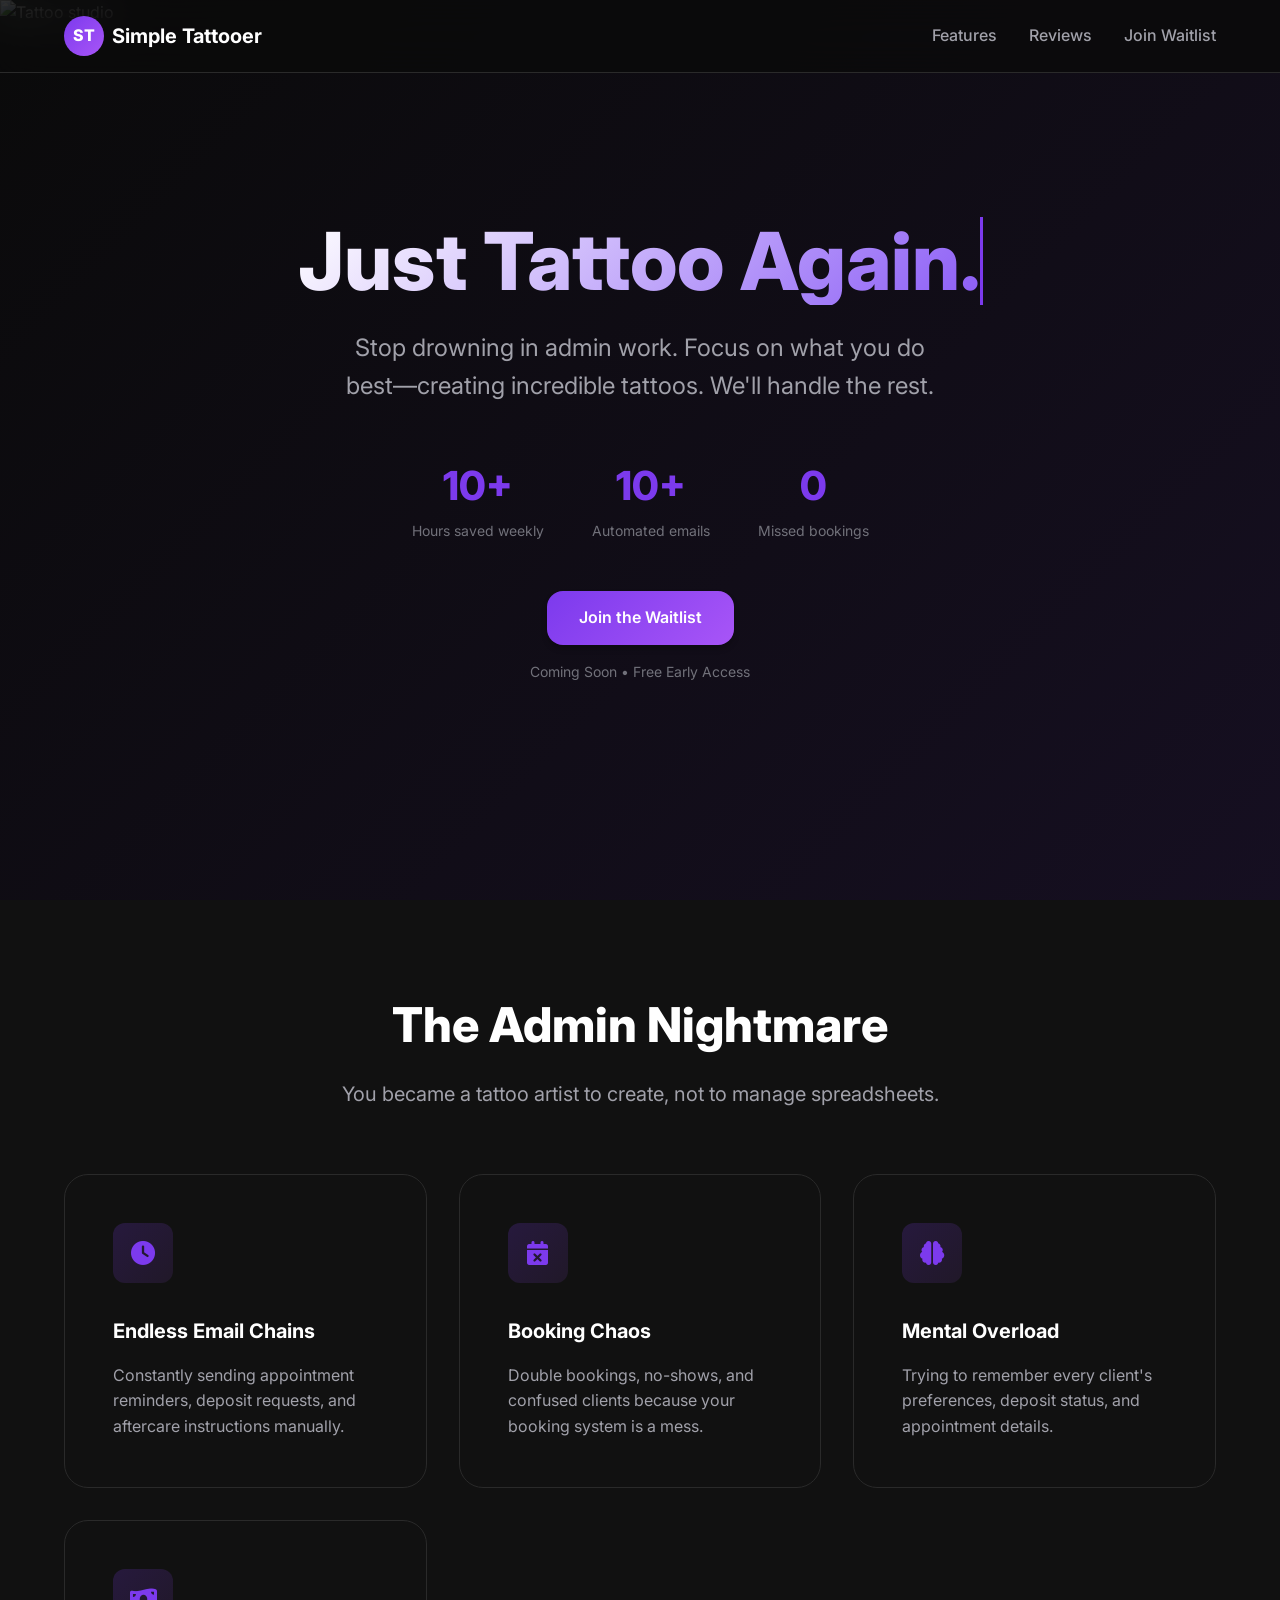
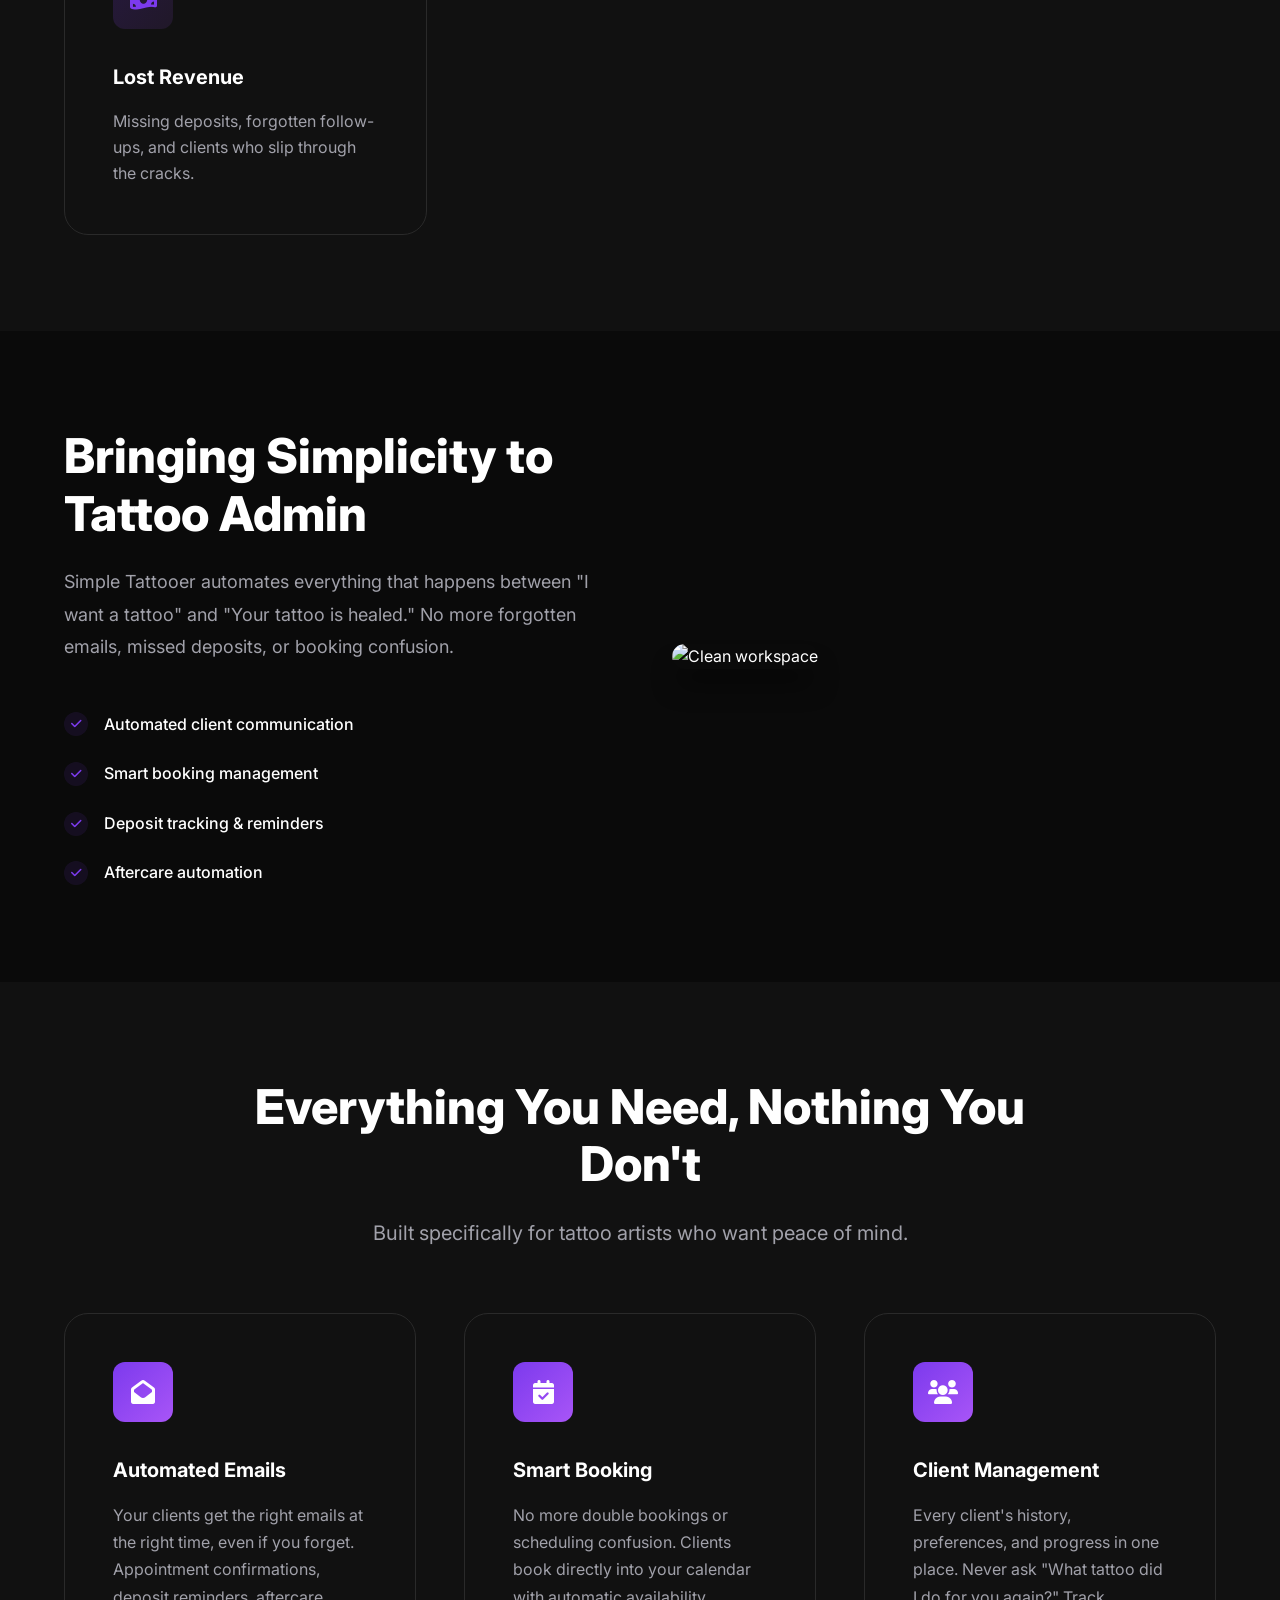
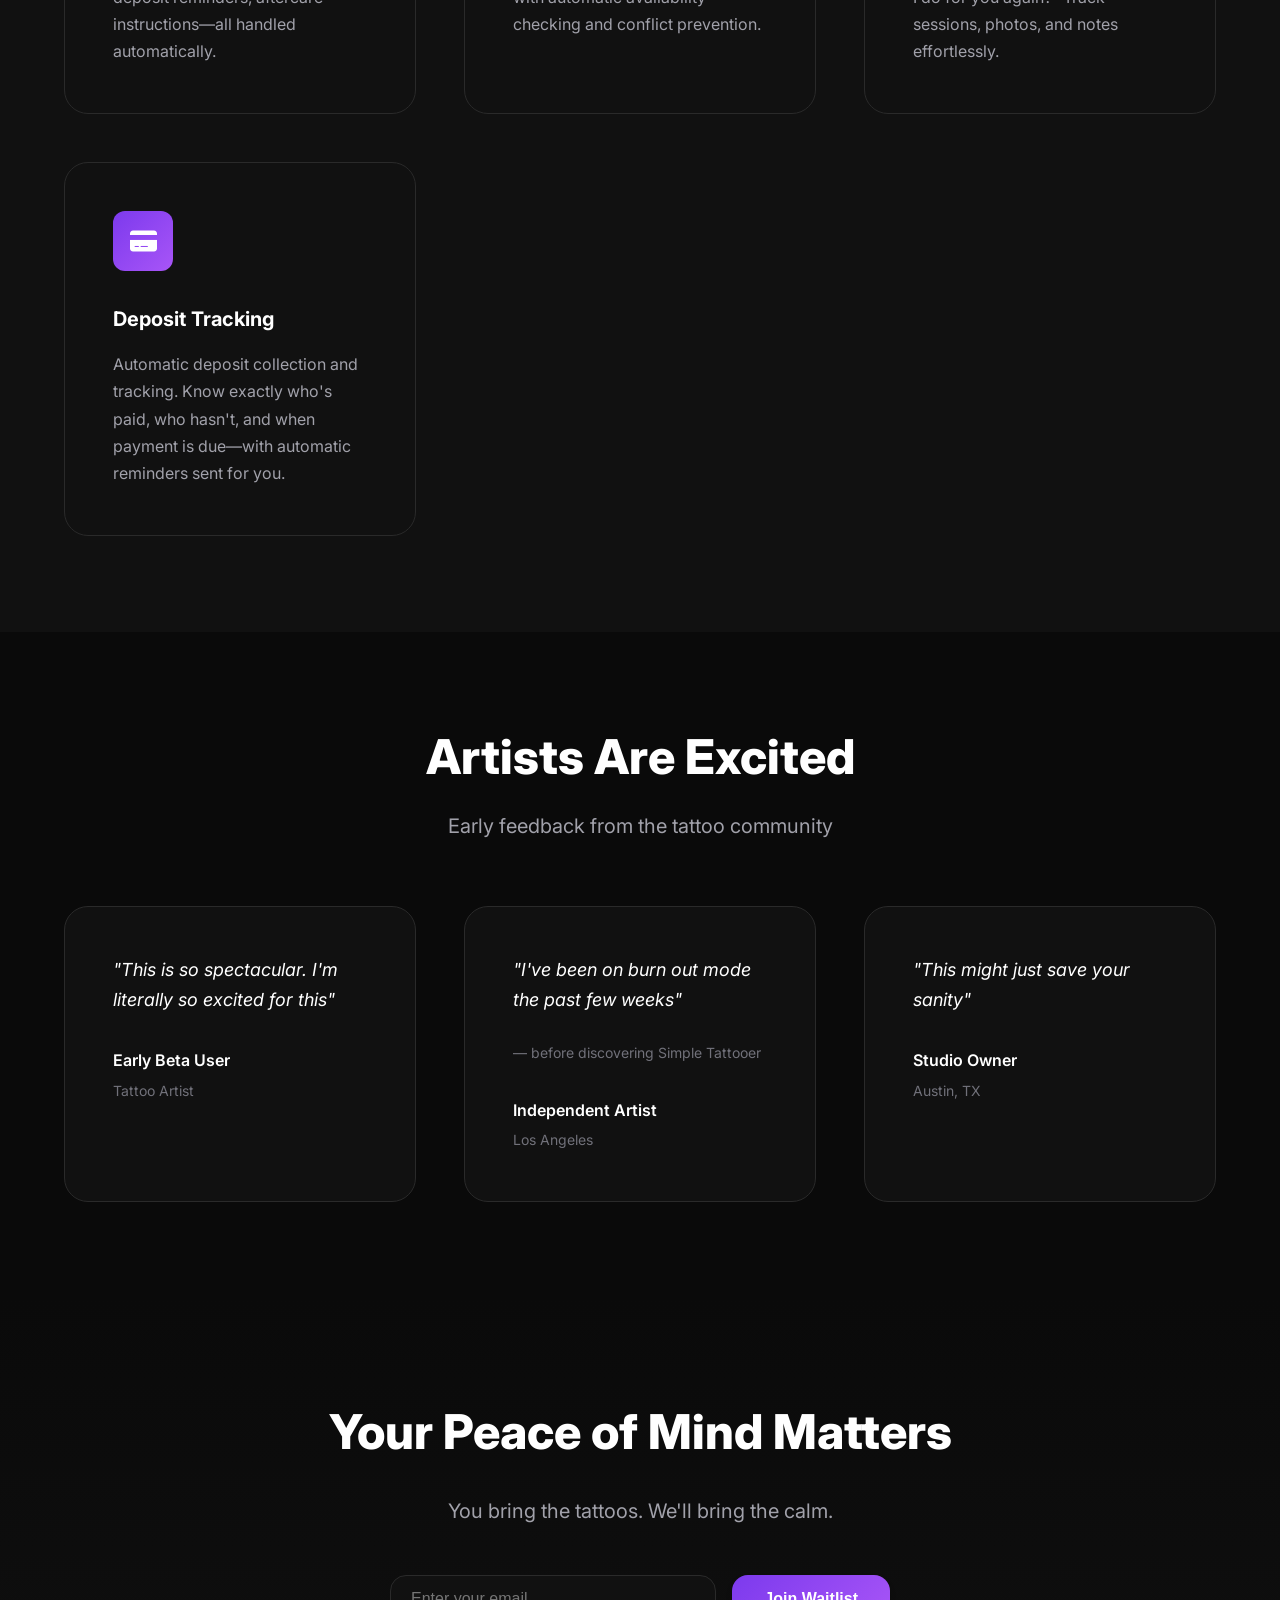
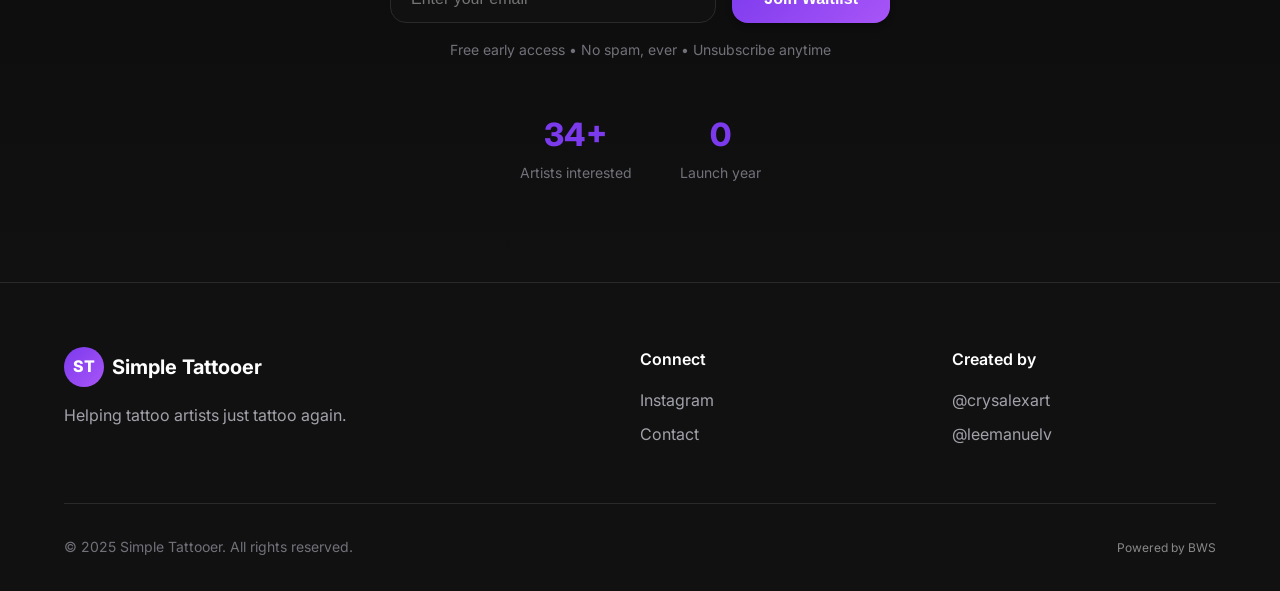
==== index.html @ a77f436e "Simple Tattooer - BWS demo landing page" ====
<!DOCTYPE html>
<html lang="en">
<head>
    <meta charset="UTF-8">
    <meta name="viewport" content="width=device-width, initial-scale=1.0">
    <title>Simple Tattooer - Just Tattoo Again</title>
    <meta name="description" content="Stress-free tattoo admin. Automated booking, emails, and client management for tattoo artists.">
    <link rel="stylesheet" href="styles.css">
    <link href="https://fonts.googleapis.com/css2?family=Inter:wght@300;400;500;600;700;800&display=swap" rel="stylesheet">
    <link rel="stylesheet" href="https://cdnjs.cloudflare.com/ajax/libs/font-awesome/6.0.0/css/all.min.css">
</head>
<body>
    <!-- Navigation -->
    <nav class="nav">
        <div class="container">
            <div class="nav-content">
                <div class="logo">
                    <div class="logo-icon">ST</div>
                    <span class="logo-text">Simple Tattooer</span>
                </div>
                <div class="nav-menu" id="navMenu">
                    <a href="#features" class="nav-link">Features</a>
                    <a href="#testimonials" class="nav-link">Reviews</a>
                    <a href="#waitlist" class="nav-link">Join Waitlist</a>
                </div>
                <button class="nav-toggle" id="navToggle">
                    <span></span>
                    <span></span>
                    <span></span>
                </button>
            </div>
        </div>
    </nav>

    <!-- Hero Section -->
    <section class="hero">
        <div class="hero-background">
            <img src="https://images.unsplash.com/photo-1611003229186-80e40cd54966?w=1200&h=800&fit=crop&crop=center" alt="Tattoo studio" class="hero-bg-image">
            <div class="hero-overlay"></div>
        </div>
        <div class="container">
            <div class="hero-content">
                <h1 class="hero-title">Just Tattoo Again.</h1>
                <p class="hero-subtitle">Stop drowning in admin work. Focus on what you do best—creating incredible tattoos. We'll handle the rest.</p>
                <div class="hero-stats">
                    <div class="stat">
                        <span class="stat-number">10+</span>
                        <span class="stat-label">Hours saved weekly</span>
                    </div>
                    <div class="stat">
                        <span class="stat-number">100%</span>
                        <span class="stat-label">Automated emails</span>
                    </div>
                    <div class="stat">
                        <span class="stat-number">0</span>
                        <span class="stat-label">Missed bookings</span>
                    </div>
                </div>
                <div class="hero-cta">
                    <a href="#waitlist" class="btn btn-primary">Join the Waitlist</a>
                    <span class="hero-note">Coming Soon • Free Early Access</span>
                </div>
            </div>
        </div>
    </section>

    <!-- Problem Section -->
    <section class="problem section">
        <div class="container">
            <div class="section-header">
                <h2 class="section-title">The Admin Nightmare</h2>
                <p class="section-subtitle">You became a tattoo artist to create, not to manage spreadsheets.</p>
            </div>
            <div class="problem-grid">
                <div class="problem-card">
                    <div class="problem-icon">
                        <i class="fas fa-clock"></i>
                    </div>
                    <h3>Endless Email Chains</h3>
                    <p>Constantly sending appointment reminders, deposit requests, and aftercare instructions manually.</p>
                </div>
                <div class="problem-card">
                    <div class="problem-icon">
                        <i class="fas fa-calendar-times"></i>
                    </div>
                    <h3>Booking Chaos</h3>
                    <p>Double bookings, no-shows, and confused clients because your booking system is a mess.</p>
                </div>
                <div class="problem-card">
                    <div class="problem-icon">
                        <i class="fas fa-brain"></i>
                    </div>
                    <h3>Mental Overload</h3>
                    <p>Trying to remember every client's preferences, deposit status, and appointment details.</p>
                </div>
                <div class="problem-card">
                    <div class="problem-icon">
                        <i class="fas fa-money-bill-wave"></i>
                    </div>
                    <h3>Lost Revenue</h3>
                    <p>Missing deposits, forgotten follow-ups, and clients who slip through the cracks.</p>
                </div>
            </div>
        </div>
    </section>

    <!-- Solution Section -->
    <section class="solution section">
        <div class="container">
            <div class="solution-content">
                <div class="solution-text">
                    <h2 class="section-title">Bringing Simplicity to Tattoo Admin</h2>
                    <p class="solution-description">Simple Tattooer automates everything that happens between "I want a tattoo" and "Your tattoo is healed." No more forgotten emails, missed deposits, or booking confusion.</p>
                    <div class="solution-points">
                        <div class="point">
                            <i class="fas fa-check"></i>
                            <span>Automated client communication</span>
                        </div>
                        <div class="point">
                            <i class="fas fa-check"></i>
                            <span>Smart booking management</span>
                        </div>
                        <div class="point">
                            <i class="fas fa-check"></i>
                            <span>Deposit tracking & reminders</span>
                        </div>
                        <div class="point">
                            <i class="fas fa-check"></i>
                            <span>Aftercare automation</span>
                        </div>
                    </div>
                </div>
                <div class="solution-visual">
                    <img src="https://images.unsplash.com/photo-1551836022-deb4988cc6c0?w=600&h=400&fit=crop&crop=center" alt="Clean workspace" class="solution-image">
                </div>
            </div>
        </div>
    </section>

    <!-- Features Section -->
    <section id="features" class="features section">
        <div class="container">
            <div class="section-header">
                <h2 class="section-title">Everything You Need, Nothing You Don't</h2>
                <p class="section-subtitle">Built specifically for tattoo artists who want peace of mind.</p>
            </div>
            <div class="features-grid">
                <div class="feature-card">
                    <div class="feature-icon">
                        <i class="fas fa-envelope-open"></i>
                    </div>
                    <h3>Automated Emails</h3>
                    <p>Your clients get the right emails at the right time, even if you forget. Appointment confirmations, deposit reminders, aftercare instructions—all handled automatically.</p>
                </div>
                <div class="feature-card">
                    <div class="feature-icon">
                        <i class="fas fa-calendar-check"></i>
                    </div>
                    <h3>Smart Booking</h3>
                    <p>No more double bookings or scheduling confusion. Clients book directly into your calendar with automatic availability checking and conflict prevention.</p>
                </div>
                <div class="feature-card">
                    <div class="feature-icon">
                        <i class="fas fa-users"></i>
                    </div>
                    <h3>Client Management</h3>
                    <p>Every client's history, preferences, and progress in one place. Never ask "What tattoo did I do for you again?" Track sessions, photos, and notes effortlessly.</p>
                </div>
                <div class="feature-card">
                    <div class="feature-icon">
                        <i class="fas fa-credit-card"></i>
                    </div>
                    <h3>Deposit Tracking</h3>
                    <p>Automatic deposit collection and tracking. Know exactly who's paid, who hasn't, and when payment is due—with automatic reminders sent for you.</p>
                </div>
            </div>
        </div>
    </section>

    <!-- Testimonials Section -->
    <section id="testimonials" class="testimonials section">
        <div class="container">
            <div class="section-header">
                <h2 class="section-title">Artists Are Excited</h2>
                <p class="section-subtitle">Early feedback from the tattoo community</p>
            </div>
            <div class="testimonials-grid">
                <div class="testimonial-card">
                    <div class="testimonial-content">
                        <p>"This is so spectacular. I'm literally so excited for this"</p>
                    </div>
                    <div class="testimonial-author">
                        <div class="author-info">
                            <h4>Early Beta User</h4>
                            <span>Tattoo Artist</span>
                        </div>
                    </div>
                </div>
                <div class="testimonial-card">
                    <div class="testimonial-content">
                        <p>"I've been on burn out mode the past few weeks"</p>
                        <span class="testimonial-context">— before discovering Simple Tattooer</span>
                    </div>
                    <div class="testimonial-author">
                        <div class="author-info">
                            <h4>Independent Artist</h4>
                            <span>Los Angeles</span>
                        </div>
                    </div>
                </div>
                <div class="testimonial-card">
                    <div class="testimonial-content">
                        <p>"This might just save your sanity"</p>
                    </div>
                    <div class="testimonial-author">
                        <div class="author-info">
                            <h4>Studio Owner</h4>
                            <span>Austin, TX</span>
                        </div>
                    </div>
                </div>
            </div>
        </div>
    </section>

    <!-- CTA Section -->
    <section id="waitlist" class="cta section">
        <div class="container">
            <div class="cta-content">
                <h2 class="cta-title">Your Peace of Mind Matters</h2>
                <p class="cta-subtitle">You bring the tattoos. We'll bring the calm.</p>
                <form class="waitlist-form" action="https://formsubmit.co/bayouwebstudio@gmail.com" method="POST">
                    <input type="hidden" name="_subject" value="Simple Tattooer Waitlist Signup">
                    <input type="hidden" name="_captcha" value="false">
                    <input type="hidden" name="_next" value="https://simpletattooer.com/thanks">
                    <div class="form-group">
                        <input type="email" name="email" placeholder="Enter your email" required class="form-input">
                        <button type="submit" class="btn btn-primary">Join Waitlist</button>
                    </div>
                    <p class="form-note">Free early access • No spam, ever • Unsubscribe anytime</p>
                </form>
                <div class="cta-stats">
                    <div class="cta-stat">
                        <span class="stat-number">135+</span>
                        <span class="stat-label">Artists interested</span>
                    </div>
                    <div class="cta-stat">
                        <span class="stat-number">2025</span>
                        <span class="stat-label">Launch year</span>
                    </div>
                </div>
            </div>
        </div>
    </section>

    <!-- Footer -->
    <footer class="footer">
        <div class="container">
            <div class="footer-content">
                <div class="footer-brand">
                    <div class="logo">
                        <div class="logo-icon">ST</div>
                        <span class="logo-text">Simple Tattooer</span>
                    </div>
                    <p>Helping tattoo artists just tattoo again.</p>
                </div>
                <div class="footer-links">
                    <h4>Connect</h4>
                    <a href="https://instagram.com/simpletattooer" target="_blank">Instagram</a>
                    <a href="mailto:hello@simpletattooer.com">Contact</a>
                </div>
                <div class="footer-creators">
                    <h4>Created by</h4>
                    <a href="https://instagram.com/crysalexart" target="_blank">@crysalexart</a>
                    <a href="https://instagram.com/leemanuelv" target="_blank">@leemanuelv</a>
                </div>
            </div>
            <div class="footer-bottom">
                <p>&copy; 2025 Simple Tattooer. All rights reserved.</p>
                <a href="https://bayouwebstudio.com" target="_blank" style="color: inherit; text-decoration: none; opacity: 0.5; font-size: 12px;">Powered by BWS</a>
            </div>
        </div>
    </footer>

    <script src="script.js"></script>
</body>
</html>
---- styles.css ----
/* Simple Tattooer Landing Page - Dark Theme SaaS Design */
:root {
  /* Brand colors - Purple/violet theme */
  --primary: #7c3aed;
  --primary-dark: #6d28d9;
  --primary-light: #8b5cf6;
  --accent: #a855f7;
  
  /* Dark theme colors */
  --bg: #0a0a0a;
  --bg-secondary: #111111;
  --bg-tertiary: #1a1a1a;
  --card-bg: #111111;
  --card-bg-hover: #1a1a1a;
  --border: #2a2a2a;
  
  /* Text colors */
  --text: #ffffff;
  --text-secondary: #a1a1aa;
  --text-muted: #71717a;
  --text-accent: var(--primary);
  
  /* Utility colors */
  --success: #10b981;
  --warning: #f59e0b;
  --error: #ef4444;
  
  /* Effects */
  --shadow: 0 4px 6px -1px rgba(0, 0, 0, 0.3);
  --shadow-lg: 0 10px 15px -3px rgba(0, 0, 0, 0.4);
  --shadow-xl: 0 20px 25px -5px rgba(0, 0, 0, 0.5);
  --gradient-primary: linear-gradient(135deg, var(--primary), var(--accent));
  --gradient-bg: linear-gradient(180deg, var(--bg) 0%, var(--bg-secondary) 100%);
  
  /* Typography */
  --font-family: 'Inter', -apple-system, BlinkMacSystemFont, 'Segoe UI', sans-serif;
  --line-height: 1.6;
  
  /* Spacing */
  --space-xs: 0.5rem;
  --space-sm: 1rem;
  --space-md: 1.5rem;
  --space-lg: 2rem;
  --space-xl: 3rem;
  --space-2xl: 4rem;
  --space-3xl: 6rem;
  
  /* Border radius */
  --radius-sm: 0.5rem;
  --radius-md: 0.75rem;
  --radius-lg: 1rem;
  --radius-xl: 1.5rem;
  
  /* Transitions */
  --transition: all 0.3s cubic-bezier(0.4, 0, 0.2, 1);
  --transition-fast: all 0.15s ease;
}

/* Reset and base styles */
* {
  margin: 0;
  padding: 0;
  box-sizing: border-box;
}

html {
  scroll-behavior: smooth;
  overflow-x: hidden;
}

body {
  font-family: var(--font-family);
  background: var(--bg);
  color: var(--text);
  line-height: var(--line-height);
  overflow-x: hidden;
  -webkit-font-smoothing: antialiased;
  -moz-osx-font-smoothing: grayscale;
}

.container {
  max-width: 1200px;
  margin: 0 auto;
  padding: 0 var(--space-md);
}

/* Navigation */
.nav {
  position: fixed;
  top: 0;
  left: 0;
  right: 0;
  z-index: 1000;
  background: rgba(10, 10, 10, 0.8);
  backdrop-filter: blur(20px);
  border-bottom: 1px solid var(--border);
  transition: var(--transition);
}

.nav-content {
  display: flex;
  align-items: center;
  justify-content: space-between;
  padding: var(--space-sm) 0;
}

.logo {
  display: flex;
  align-items: center;
  gap: var(--space-xs);
  font-weight: 700;
  font-size: 1.25rem;
}

.logo-icon {
  width: 40px;
  height: 40px;
  background: var(--gradient-primary);
  border-radius: 50%;
  display: flex;
  align-items: center;
  justify-content: center;
  color: white;
  font-weight: 800;
  font-size: 1rem;
}

.nav-menu {
  display: flex;
  align-items: center;
  gap: var(--space-lg);
}

.nav-link {
  color: var(--text-secondary);
  text-decoration: none;
  font-weight: 500;
  transition: var(--transition-fast);
}

.nav-link:hover {
  color: var(--text);
}

.nav-toggle {
  display: none;
  flex-direction: column;
  background: none;
  border: none;
  cursor: pointer;
  gap: 4px;
}

.nav-toggle span {
  width: 24px;
  height: 2px;
  background: var(--text);
  border-radius: 2px;
  transition: var(--transition-fast);
}

/* Hero Section */
.hero {
  position: relative;
  min-height: 100vh;
  display: flex;
  align-items: center;
  overflow: hidden;
}

.hero-background {
  position: absolute;
  inset: 0;
  z-index: -2;
}

.hero-bg-image {
  width: 100%;
  height: 100%;
  object-fit: cover;
}

.hero-overlay {
  position: absolute;
  inset: 0;
  background: linear-gradient(135deg, rgba(10, 10, 10, 0.9) 0%, rgba(124, 58, 237, 0.1) 100%);
  z-index: -1;
}

.hero-content {
  max-width: 800px;
  text-align: center;
  animation: fadeInUp 1s ease;
}

.hero-title {
  font-size: clamp(2.5rem, 8vw, 5rem);
  font-weight: 800;
  line-height: 1.1;
  margin-bottom: var(--space-md);
  background: linear-gradient(135deg, var(--text) 0%, var(--primary-light) 100%);
  -webkit-background-clip: text;
  -webkit-text-fill-color: transparent;
  background-clip: text;
}

.hero-subtitle {
  font-size: clamp(1.125rem, 3vw, 1.5rem);
  color: var(--text-secondary);
  margin-bottom: var(--space-xl);
  max-width: 600px;
  margin-left: auto;
  margin-right: auto;
}

.hero-stats {
  display: flex;
  justify-content: center;
  gap: var(--space-xl);
  margin-bottom: var(--space-xl);
  flex-wrap: wrap;
}

.stat {
  text-align: center;
}

.stat-number {
  display: block;
  font-size: 2.5rem;
  font-weight: 800;
  color: var(--primary);
}

.stat-label {
  font-size: 0.875rem;
  color: var(--text-muted);
}

.hero-cta {
  display: flex;
  flex-direction: column;
  align-items: center;
  gap: var(--space-sm);
}

.hero-note {
  font-size: 0.875rem;
  color: var(--text-muted);
}

/* Buttons */
.btn {
  display: inline-flex;
  align-items: center;
  justify-content: center;
  padding: 0.875rem 2rem;
  border-radius: var(--radius-lg);
  font-weight: 600;
  text-decoration: none;
  transition: var(--transition);
  cursor: pointer;
  border: none;
  font-size: 1rem;
}

.btn-primary {
  background: var(--gradient-primary);
  color: white;
  box-shadow: var(--shadow);
}

.btn-primary:hover {
  transform: translateY(-2px);
  box-shadow: var(--shadow-lg);
}

/* Section styles */
.section {
  padding: var(--space-3xl) 0;
  position: relative;
}

.section-header {
  text-align: center;
  margin-bottom: var(--space-2xl);
  max-width: 800px;
  margin-left: auto;
  margin-right: auto;
}

.section-title {
  font-size: clamp(2rem, 5vw, 3rem);
  font-weight: 800;
  margin-bottom: var(--space-md);
  line-height: 1.2;
}

.section-subtitle {
  font-size: clamp(1rem, 2.5vw, 1.25rem);
  color: var(--text-secondary);
  line-height: 1.6;
}

/* Problem Section */
.problem {
  background: var(--bg-secondary);
}

.problem-grid {
  display: grid;
  grid-template-columns: repeat(auto-fit, minmax(280px, 1fr));
  gap: var(--space-lg);
}

.problem-card {
  background: var(--card-bg);
  padding: var(--space-xl);
  border-radius: var(--radius-xl);
  border: 1px solid var(--border);
  transition: var(--transition);
}

.problem-card:hover {
  transform: translateY(-4px);
  box-shadow: var(--shadow-lg);
  background: var(--card-bg-hover);
}

.problem-icon {
  width: 60px;
  height: 60px;
  background: linear-gradient(135deg, rgba(124, 58, 237, 0.2), rgba(168, 85, 247, 0.1));
  border-radius: var(--radius-md);
  display: flex;
  align-items: center;
  justify-content: center;
  margin-bottom: var(--space-lg);
  color: var(--primary);
  font-size: 1.5rem;
}

.problem-card h3 {
  font-size: 1.25rem;
  font-weight: 700;
  margin-bottom: var(--space-sm);
  color: var(--text);
}

.problem-card p {
  color: var(--text-secondary);
  line-height: 1.6;
}

/* Solution Section */
.solution-content {
  display: grid;
  grid-template-columns: 1fr 1fr;
  gap: var(--space-2xl);
  align-items: center;
}

.solution-description {
  font-size: 1.125rem;
  color: var(--text-secondary);
  margin-bottom: var(--space-xl);
  line-height: 1.8;
}

.solution-points {
  display: flex;
  flex-direction: column;
  gap: var(--space-md);
}

.point {
  display: flex;
  align-items: center;
  gap: var(--space-sm);
  font-weight: 500;
}

.point i {
  color: var(--primary);
  background: rgba(124, 58, 237, 0.1);
  width: 24px;
  height: 24px;
  display: flex;
  align-items: center;
  justify-content: center;
  border-radius: 50%;
  font-size: 0.75rem;
}

.solution-visual {
  position: relative;
}

.solution-image {
  width: 100%;
  height: 400px;
  object-fit: cover;
  border-radius: var(--radius-xl);
  box-shadow: var(--shadow-xl);
}

/* Features Section */
.features {
  background: var(--bg-secondary);
}

.features-grid {
  display: grid;
  grid-template-columns: repeat(auto-fit, minmax(300px, 1fr));
  gap: var(--space-xl);
}

.feature-card {
  background: var(--card-bg);
  padding: var(--space-xl);
  border-radius: var(--radius-xl);
  border: 1px solid var(--border);
  transition: var(--transition);
  position: relative;
  overflow: hidden;
}

.feature-card::before {
  content: '';
  position: absolute;
  top: 0;
  left: 0;
  right: 0;
  height: 3px;
  background: var(--gradient-primary);
  opacity: 0;
  transition: var(--transition);
}

.feature-card:hover::before {
  opacity: 1;
}

.feature-card:hover {
  transform: translateY(-4px);
  box-shadow: var(--shadow-lg);
  background: var(--card-bg-hover);
}

.feature-icon {
  width: 60px;
  height: 60px;
  background: var(--gradient-primary);
  border-radius: var(--radius-md);
  display: flex;
  align-items: center;
  justify-content: center;
  margin-bottom: var(--space-lg);
  color: white;
  font-size: 1.5rem;
}

.feature-card h3 {
  font-size: 1.25rem;
  font-weight: 700;
  margin-bottom: var(--space-sm);
  color: var(--text);
}

.feature-card p {
  color: var(--text-secondary);
  line-height: 1.7;
}

/* Testimonials Section */
.testimonials-grid {
  display: grid;
  grid-template-columns: repeat(auto-fit, minmax(350px, 1fr));
  gap: var(--space-xl);
}

.testimonial-card {
  background: var(--card-bg);
  padding: var(--space-xl);
  border-radius: var(--radius-xl);
  border: 1px solid var(--border);
  transition: var(--transition);
}

.testimonial-card:hover {
  transform: translateY(-4px);
  box-shadow: var(--shadow-lg);
}

.testimonial-content p {
  font-size: 1.125rem;
  font-style: italic;
  color: var(--text);
  margin-bottom: var(--space-md);
  line-height: 1.7;
}

.testimonial-context {
  font-size: 0.875rem;
  color: var(--text-muted);
  font-style: normal;
}

.testimonial-author {
  display: flex;
  align-items: center;
  gap: var(--space-md);
  margin-top: var(--space-lg);
}

.author-info h4 {
  font-weight: 600;
  color: var(--text);
  margin-bottom: 0.25rem;
}

.author-info span {
  color: var(--text-muted);
  font-size: 0.875rem;
}

/* CTA Section */
.cta {
  background: var(--gradient-bg);
  text-align: center;
}

.cta-title {
  font-size: clamp(2rem, 5vw, 3rem);
  font-weight: 800;
  margin-bottom: var(--space-md);
}

.cta-subtitle {
  font-size: 1.25rem;
  color: var(--text-secondary);
  margin-bottom: var(--space-xl);
}

.waitlist-form {
  max-width: 500px;
  margin: 0 auto var(--space-xl);
}

.form-group {
  display: flex;
  gap: var(--space-sm);
  margin-bottom: var(--space-sm);
}

.form-input {
  flex: 1;
  padding: 0.875rem 1.25rem;
  border: 1px solid var(--border);
  border-radius: var(--radius-lg);
  background: var(--card-bg);
  color: var(--text);
  font-size: 1rem;
  transition: var(--transition-fast);
}

.form-input:focus {
  outline: none;
  border-color: var(--primary);
  box-shadow: 0 0 0 3px rgba(124, 58, 237, 0.1);
}

.form-note {
  font-size: 0.875rem;
  color: var(--text-muted);
}

.cta-stats {
  display: flex;
  justify-content: center;
  gap: var(--space-xl);
  flex-wrap: wrap;
}

.cta-stat {
  text-align: center;
}

.cta-stat .stat-number {
  display: block;
  font-size: 2rem;
  font-weight: 800;
  color: var(--primary);
}

.cta-stat .stat-label {
  font-size: 0.875rem;
  color: var(--text-muted);
}

/* Footer */
.footer {
  background: var(--bg-secondary);
  border-top: 1px solid var(--border);
  padding: var(--space-2xl) 0 var(--space-lg);
}

.footer-content {
  display: grid;
  grid-template-columns: 2fr 1fr 1fr;
  gap: var(--space-xl);
  margin-bottom: var(--space-xl);
}

.footer-brand p {
  color: var(--text-secondary);
  margin-top: var(--space-sm);
}

.footer-links h4,
.footer-creators h4 {
  font-weight: 600;
  margin-bottom: var(--space-sm);
  color: var(--text);
}

.footer-links a,
.footer-creators a {
  display: block;
  color: var(--text-secondary);
  text-decoration: none;
  margin-bottom: var(--space-xs);
  transition: var(--transition-fast);
}

.footer-links a:hover,
.footer-creators a:hover {
  color: var(--primary);
}

.footer-bottom {
  border-top: 1px solid var(--border);
  padding-top: var(--space-lg);
  display: flex;
  justify-content: space-between;
  align-items: center;
  flex-wrap: wrap;
  gap: var(--space-sm);
}

.footer-bottom p {
  color: var(--text-muted);
  font-size: 0.875rem;
}

/* Animations */
@keyframes fadeInUp {
  from {
    opacity: 0;
    transform: translateY(30px);
  }
  to {
    opacity: 1;
    transform: translateY(0);
  }
}

/* Mobile Responsive */
@media (max-width: 768px) {
  .nav-menu {
    position: fixed;
    top: 80px;
    left: 0;
    right: 0;
    background: var(--bg);
    border-top: 1px solid var(--border);
    flex-direction: column;
    padding: var(--space-lg);
    gap: var(--space-md);
    transform: translateY(-100vh);
    transition: var(--transition);
  }

  .nav-menu.active {
    transform: translateY(0);
  }

  .nav-toggle {
    display: flex;
  }

  .hero-stats {
    gap: var(--space-lg);
  }

  .stat {
    min-width: 0;
  }

  .solution-content {
    grid-template-columns: 1fr;
    gap: var(--space-xl);
  }

  .form-group {
    flex-direction: column;
  }

  .footer-content {
    grid-template-columns: 1fr;
    gap: var(--space-lg);
    text-align: center;
  }

  .footer-bottom {
    flex-direction: column;
    text-align: center;
    gap: var(--space-sm);
  }
}

@media (max-width: 480px) {
  .container {
    padding: 0 var(--space-sm);
  }

  .hero-content {
    padding: 0 var(--space-sm);
  }

  .problem-grid,
  .features-grid,
  .testimonials-grid {
    grid-template-columns: 1fr;
  }
}

/* Smooth scroll behavior for links */
html {
  scroll-behavior: smooth;
}

/* Focus styles for accessibility */
*:focus {
  outline: 2px solid var(--primary);
  outline-offset: 2px;
}

button:focus,
.btn:focus {
  outline: 2px solid var(--primary);
  outline-offset: 2px;
}
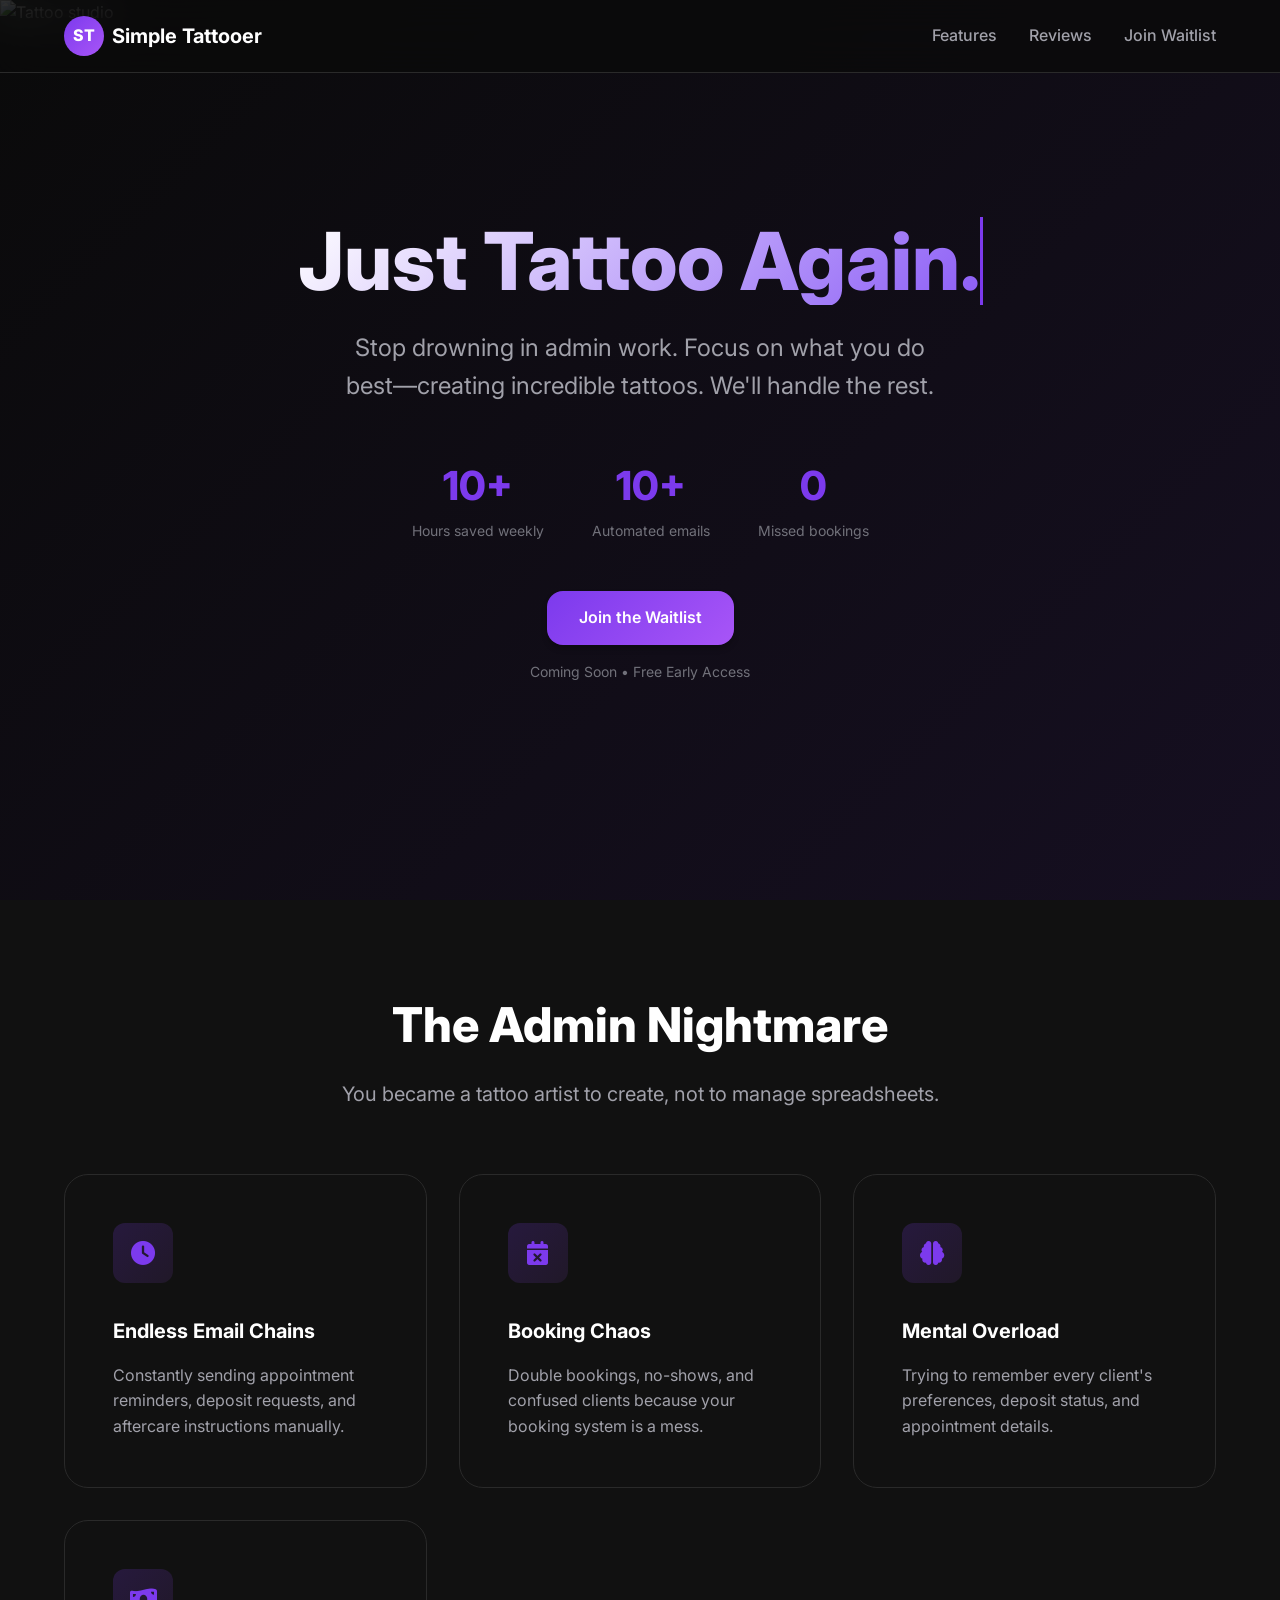
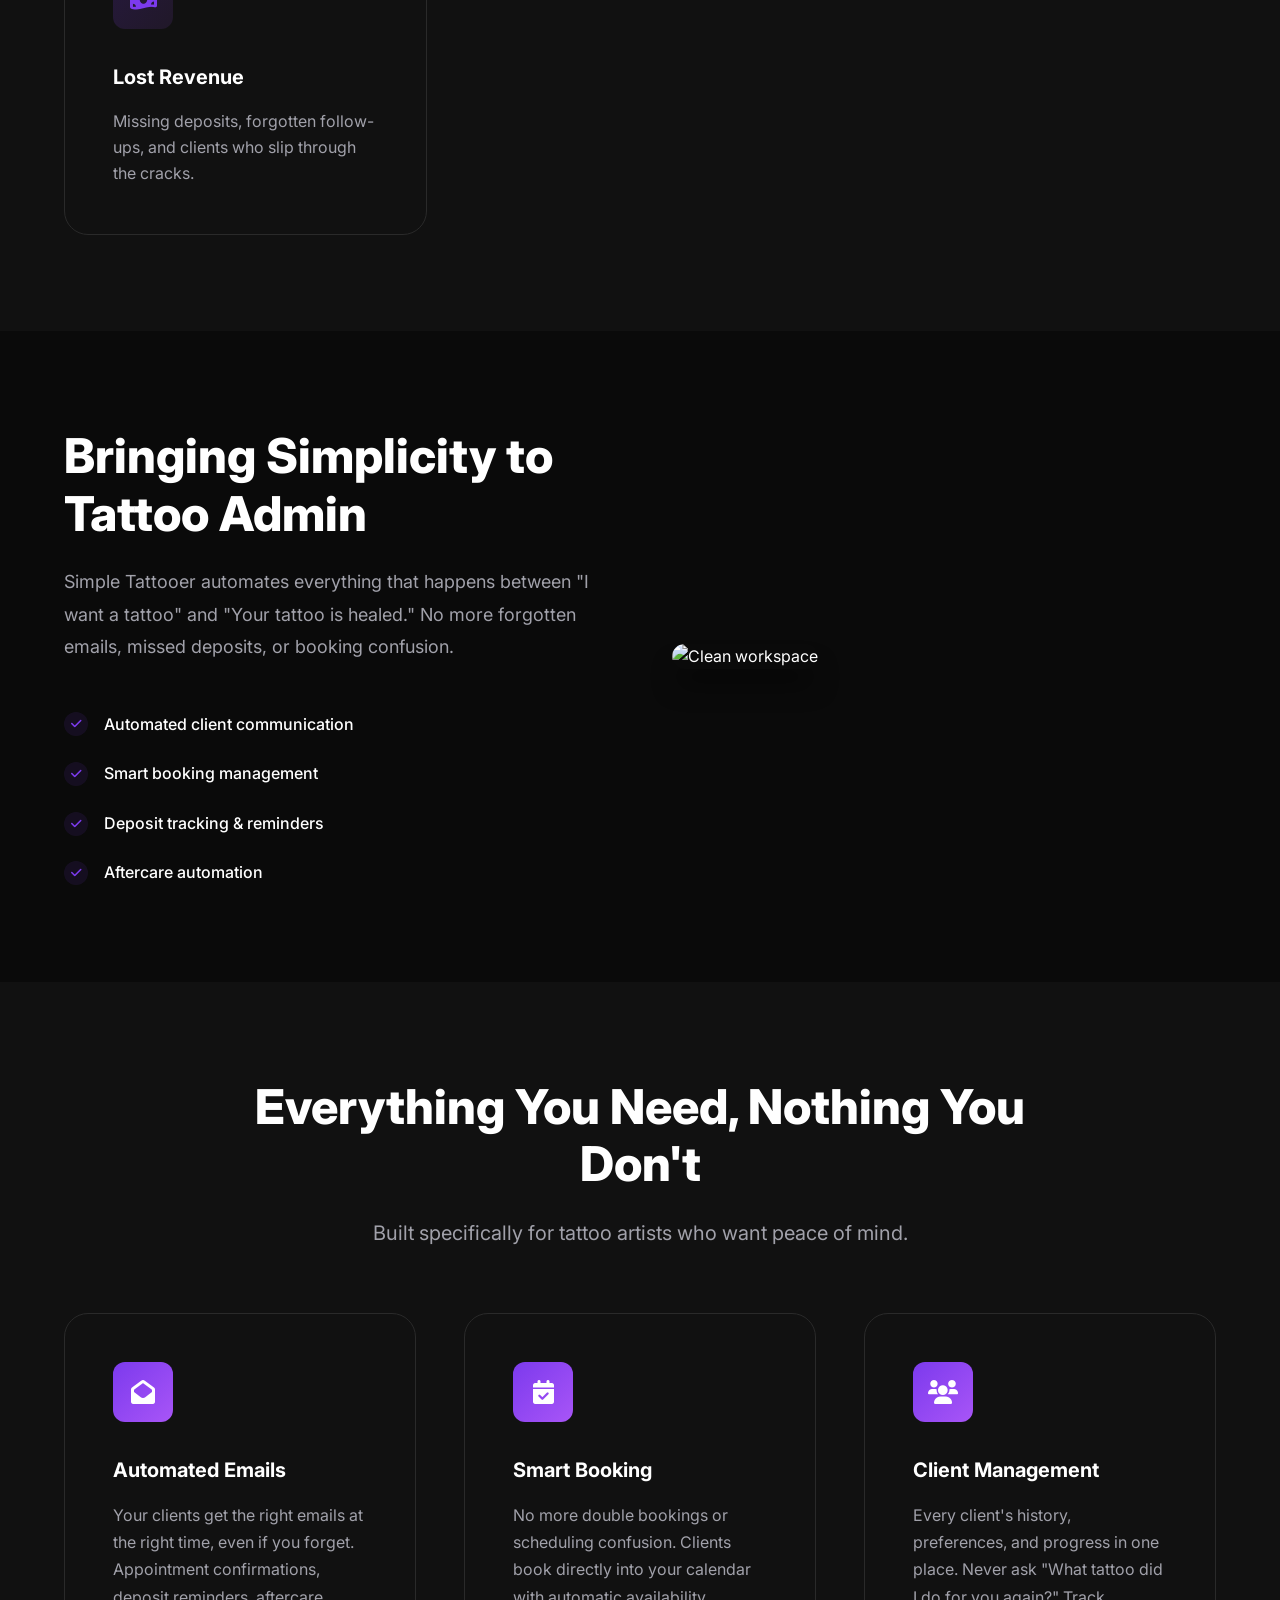
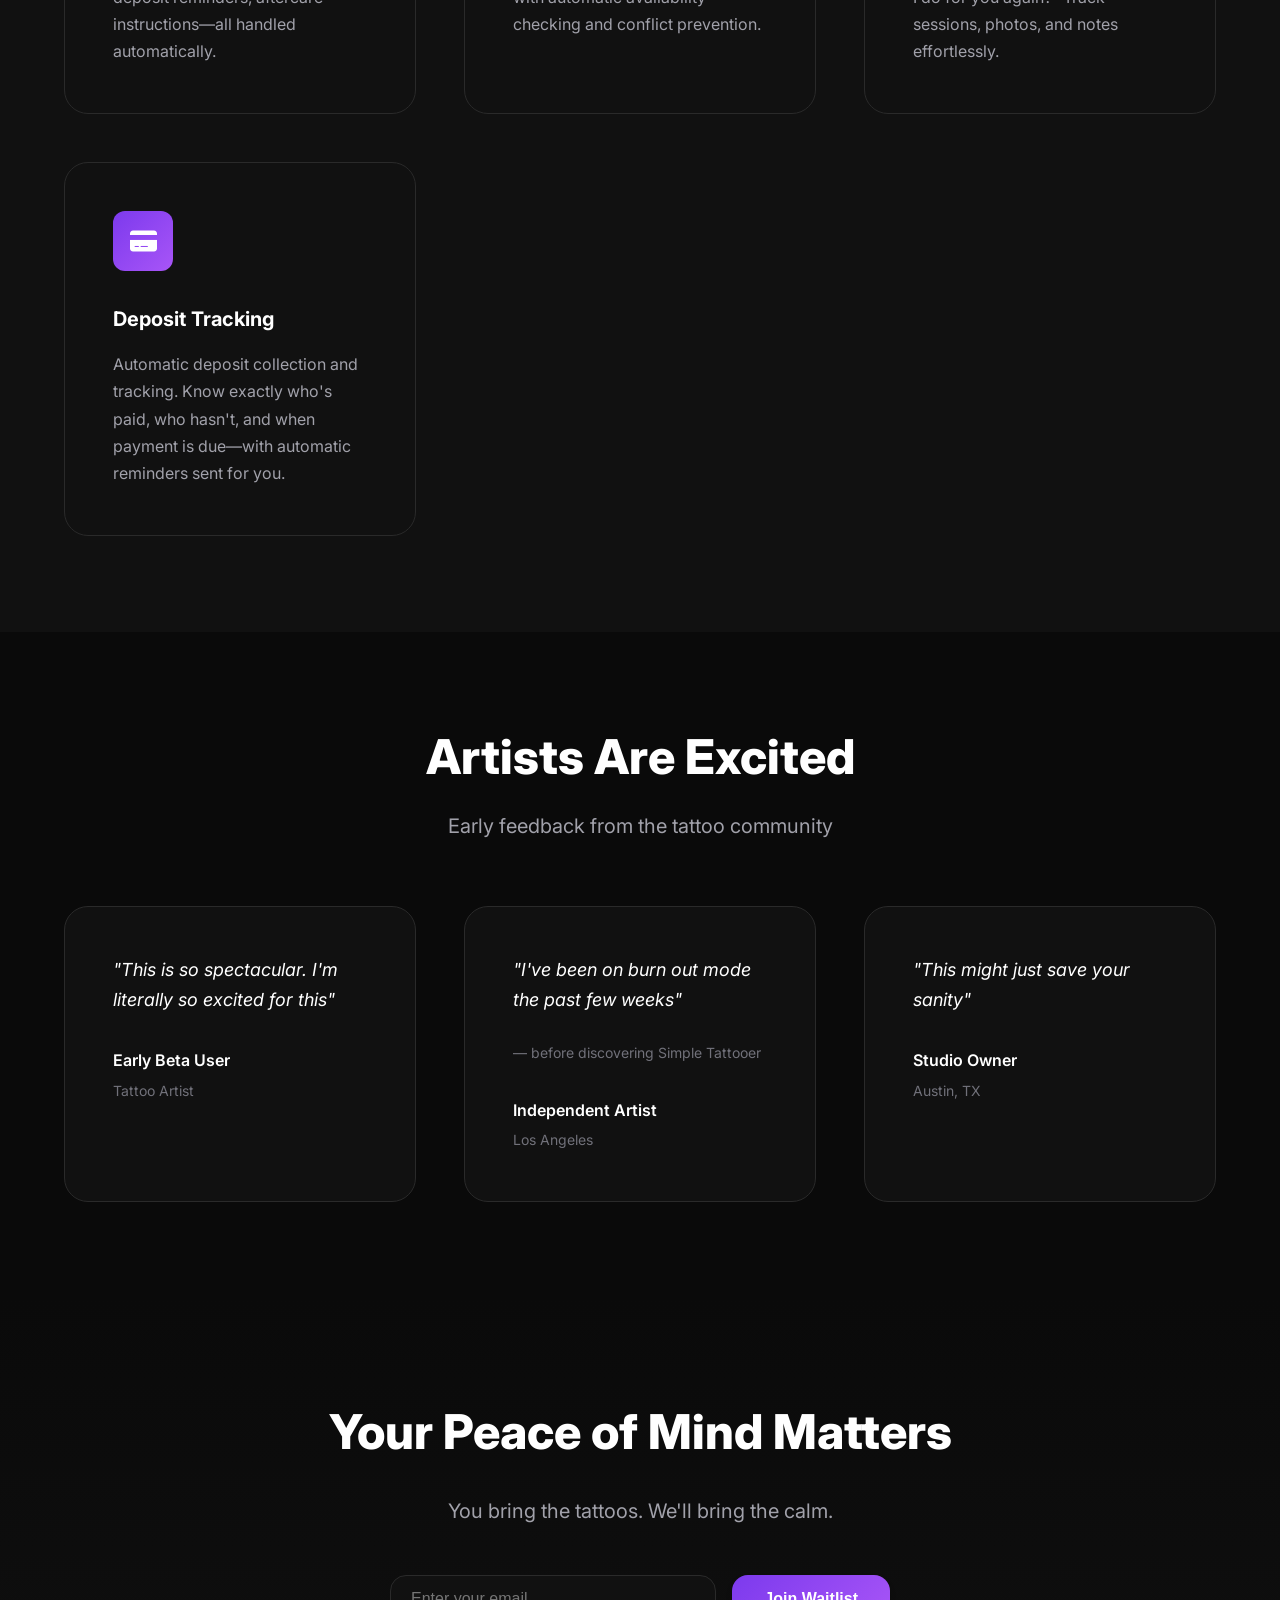
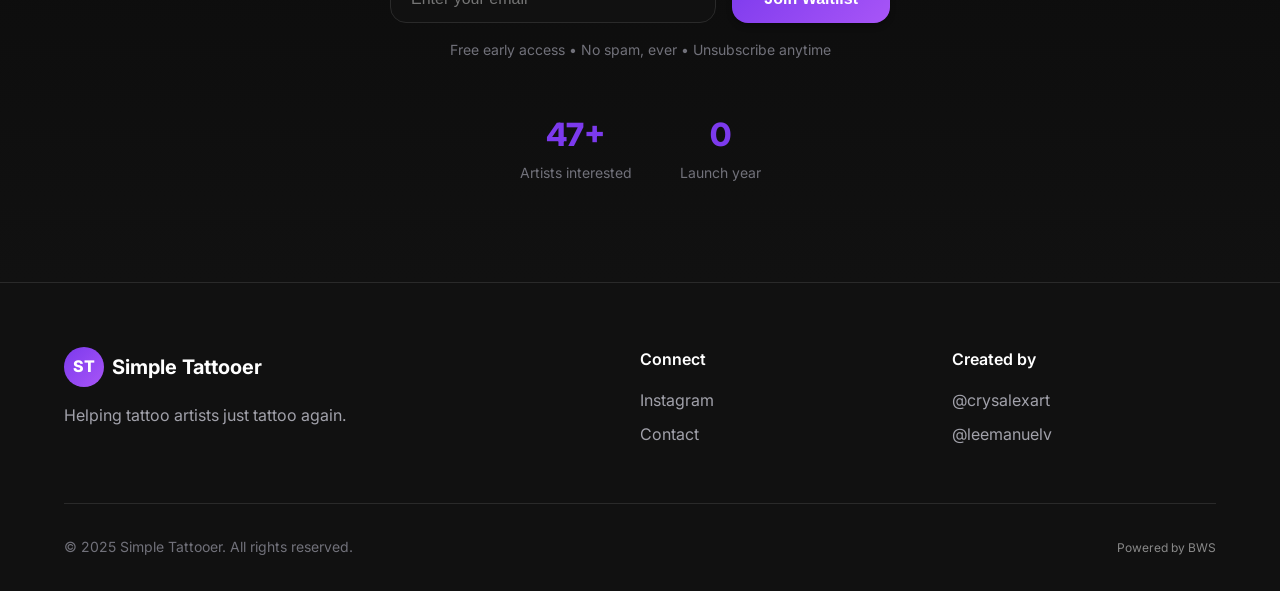
==== commit b736bcae: "Add Mint AI widget" ====
--- a/index.html
+++ b/index.html
@@ -283,5 +283,6 @@
     </footer>
 
     <script src="script.js"></script>
+    <script src="https://bayouwebstudio.com/mint-widget.js"></script>
 </body>
 </html>
